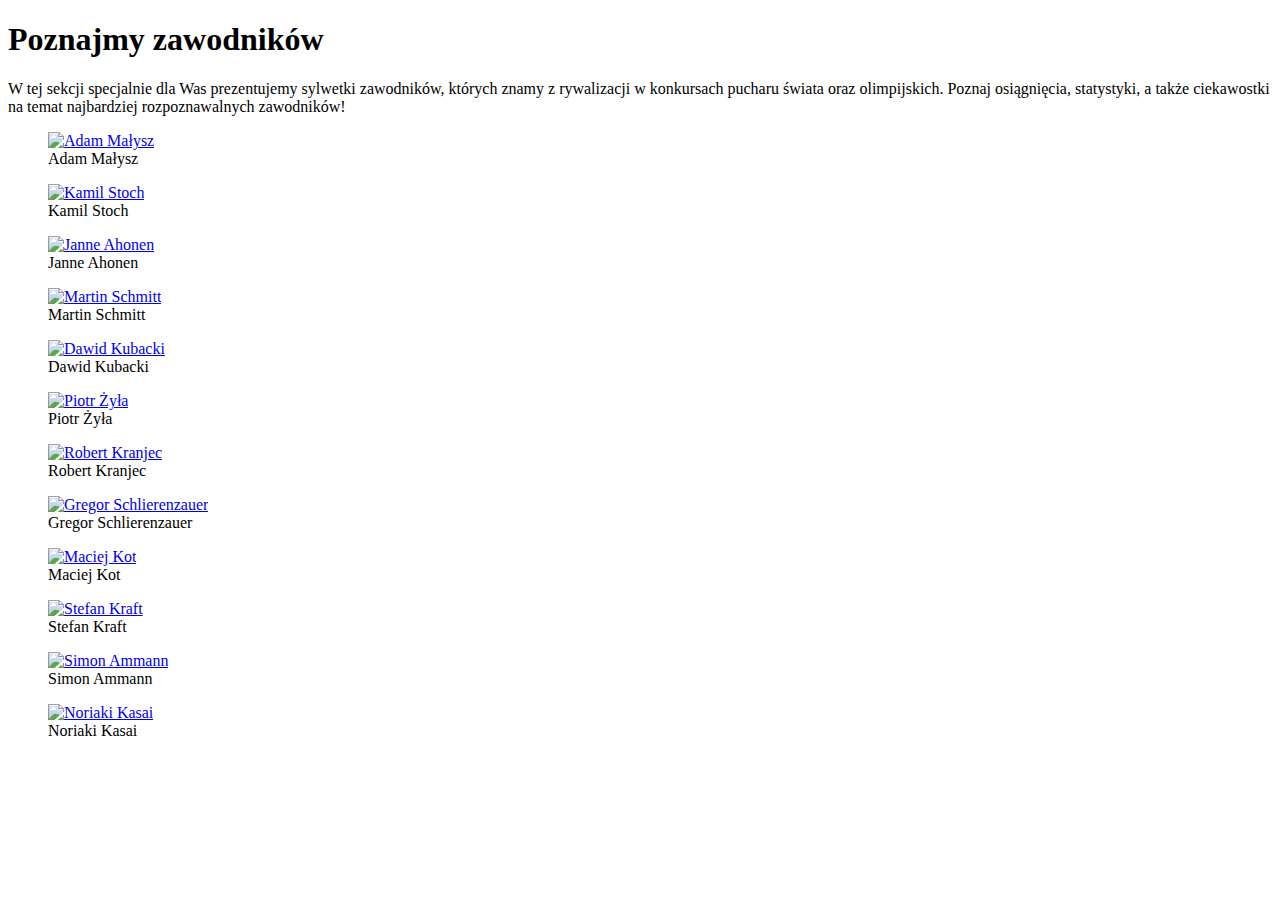
==== index.html @ 4dfbb67b "initial commit" ====
<!DOCTYPE html>
<html lang="pl">
<head>

	<meta charset="utf-8">

	<title>Skoki narciarskie</title>
	<meta name="description" content="Blog o skokach narciarskich">
	<meta name="keywords" content="skoki narciarskie, skoczkowie, wyniki">
	<meta name="author" content="Jan Kowalski">
	<meta http-equiv="X-Ua-Compatible" content="IE=edge">

	<link rel="stylesheet" href="css/bootstrap.min.css">
	<link rel="stylesheet" href="main.css">
	<link href="https://fonts.googleapis.com/css?family=Open+Sans:400,700&amp;subset=latin-ext" rel="stylesheet">

	<!--[if lt IE 9]>
	<script src="https://cdnjs.cloudflare.com/ajax/libs/html5shiv/3.7.3/html5shiv.min.js"></script>
	<![endif]-->

</head>

<body>

	<main>

		<section>

			<div class="jumpers">

				<header>

					<h1>Poznajmy zawodników</h1>
					<p>W tej sekcji specjalnie dla Was prezentujemy sylwetki zawodników, których znamy z rywalizacji w konkursach pucharu świata oraz olimpijskich. Poznaj osiągnięcia, statystyki, a także ciekawostki na temat najbardziej rozpoznawalnych zawodników!</p>

				</header>

				<div class="jumper">

					<figure>
						<a href="#"><img src="img/malysz.jpg" alt="Adam Małysz"></a>
						<figcaption>Adam Małysz</figcaption>
					</figure>

				</div>

				<div class="jumper">

					<figure>
						<a href="#"><img src="img/stoch.jpg" alt="Kamil Stoch"></a>
						<figcaption>Kamil Stoch</figcaption>
					</figure>

				</div>

				<div class="jumper">

					<figure>
						<a href="#"><img src="img/ahonen.jpg" alt="Janne Ahonen"></a>
						<figcaption>Janne Ahonen</figcaption>
					</figure>

				</div>

				<div class="jumper">

					<figure>
						<a href="#"><img src="img/schmitt.jpg" alt="Martin Schmitt"></a>
						<figcaption>Martin Schmitt</figcaption>
					</figure>

				</div>

				<div class="jumper">

					<figure>
						<a href="#"><img src="img/kubacki.jpg" alt="Dawid Kubacki"></a>
						<figcaption>Dawid Kubacki</figcaption>
					</figure>

				</div>

				<div class="jumper">

					<figure>
						<a href="#"><img src="img/zyla.jpg" alt="Piotr Żyła"></a>
						<figcaption>Piotr Żyła</figcaption>
					</figure>

				</div>

				<div class="jumper">

					<figure>
						<a href="#"><img src="img/kranjec.jpg" alt="Robert Kranjec"></a>
						<figcaption>Robert Kranjec</figcaption>
					</figure>

				</div>

				<div class="jumper">

					<figure>
						<a href="#"><img src="img/schlierenzauer.jpg" alt="Gregor Schlierenzauer"></a>
						<figcaption>Gregor Schlierenzauer</figcaption>
					</figure>

				</div>

				<div class="jumper">

					<figure>
						<a href="#"><img src="img/kot.jpg" alt="Maciej Kot"></a>
						<figcaption>Maciej Kot</figcaption>
					</figure>

				</div>

				<div class="jumper">

					<figure>
						<a href="#"><img src="img/kraft.jpg" alt="Stefan Kraft"></a>
						<figcaption>Stefan Kraft</figcaption>
					</figure>

				</div>

				<div class="jumper">

					<figure>
						<a href="#"><img src="img/ammann.jpg" alt="Simon Ammann"></a>
						<figcaption>Simon Ammann</figcaption>
					</figure>

				</div>

				<div class="jumper">

					<figure>
						<a href="#"><img src="img/kasai.jpg" alt="Noriaki Kasai"></a>
						<figcaption>Noriaki Kasai</figcaption>
					</figure>

				</div>

			</div>

		</section>

	</main>

  <script src="js/bootstrap.min.js"></script>
</body>
</html>
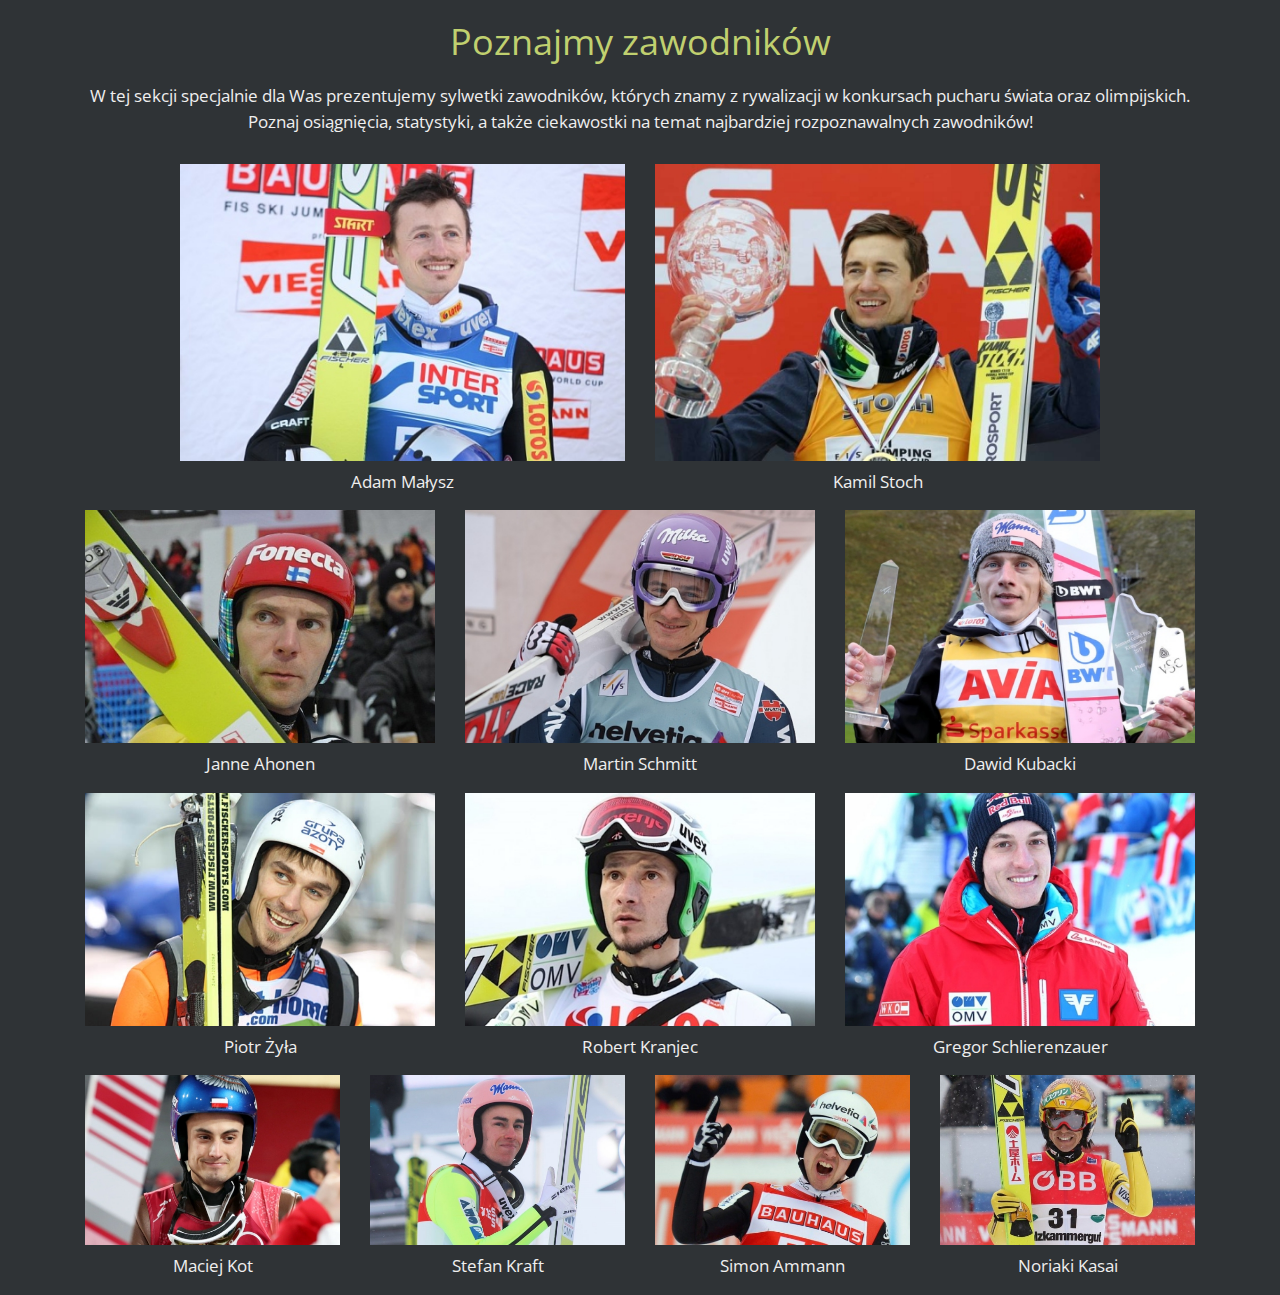
==== commit 86a061bb: "grid done" ====
--- a/index.html
+++ b/index.html
@@ -1,154 +1,189 @@
 <!DOCTYPE html>
 <html lang="pl">
-<head>
+  <head>
+    <meta charset="utf-8" />
+    <meta
+      name="viewport"
+      content="width=device-width, initial-scale=1, shrink-to-fit=no"
+    />
 
-	<meta charset="utf-8">
+    <meta name="description" content="Blog o skokach narciarskich" />
+    <meta name="keywords" content="skoki narciarskie, skoczkowie, wyniki" />
+    <meta name="author" content="Marek Witkowski" />
+    <meta http-equiv="X-Ua-Compatible" content="IE=edge" />
+    <title>Skoki narciarskie</title>
 
-	<title>Skoki narciarskie</title>
-	<meta name="description" content="Blog o skokach narciarskich">
-	<meta name="keywords" content="skoki narciarskie, skoczkowie, wyniki">
-	<meta name="author" content="Jan Kowalski">
-	<meta http-equiv="X-Ua-Compatible" content="IE=edge">
+    <link rel="stylesheet" href="css/bootstrap.min.css" />
+    <link rel="stylesheet" href="main.css" />
+    <link
+      href="https://fonts.googleapis.com/css?family=Open+Sans:400,700&amp;subset=latin-ext"
+      rel="stylesheet"
+    />
+  </head>
 
-	<link rel="stylesheet" href="css/bootstrap.min.css">
-	<link rel="stylesheet" href="main.css">
-	<link href="https://fonts.googleapis.com/css?family=Open+Sans:400,700&amp;subset=latin-ext" rel="stylesheet">
+  <body>
+    <main>
+      <section class="jumpers">
+        <div class="container">
+          <header>
+            <h1>Poznajmy zawodników</h1>
+            <p>
+              W tej sekcji specjalnie dla Was prezentujemy sylwetki zawodników,
+              których znamy z rywalizacji w konkursach pucharu świata oraz
+              olimpijskich. Poznaj osiągnięcia, statystyki, a także ciekawostki
+              na temat najbardziej rozpoznawalnych zawodników!
+            </p>
+          </header>
 
-	<!--[if lt IE 9]>
-	<script src="https://cdnjs.cloudflare.com/ajax/libs/html5shiv/3.7.3/html5shiv.min.js"></script>
-	<![endif]-->
+          <div class="row">
+            <div class="col-sm-6 col-md-5 offset-md-1">
+              <figure>
+                <a href="#"
+                  ><img
+                    src="img/malysz.jpg"
+                    class="img-fluid"
+                    alt="Adam Małysz"
+                /></a>
+                <figcaption>Adam Małysz</figcaption>
+              </figure>
+            </div>
 
-</head>
+            <div class="col-sm-6 col-md-5">
+              <figure>
+                <a href="#"
+                  ><img src="img/stoch.jpg" class="img-fluid" alt="Kamil Stoch"
+                /></a>
+                <figcaption>Kamil Stoch</figcaption>
+              </figure>
+            </div>
 
-<body>
+            <div class="col-sm-6 col-md-4">
+              <figure>
+                <a href="#"
+                  ><img
+                    src="img/ahonen.jpg"
+                    class="img-fluid"
+                    alt="Janne Ahonen"
+                /></a>
+                <figcaption>Janne Ahonen</figcaption>
+              </figure>
+            </div>
 
-	<main>
+            <div class="col-sm-6 col-md-4">
+              <figure>
+                <a href="#"
+                  ><img
+                    src="img/schmitt.jpg"
+                    class="img-fluid"
+                    alt="Martin Schmitt"
+                /></a>
+                <figcaption>Martin Schmitt</figcaption>
+              </figure>
+            </div>
 
-		<section>
+            <div class="col-sm-6 col-md-4">
+              <figure>
+                <a href="#"
+                  ><img
+                    src="img/kubacki.jpg"
+                    class="img-fluid"
+                    alt="Dawid Kubacki"
+                /></a>
+                <figcaption>Dawid Kubacki</figcaption>
+              </figure>
+            </div>
 
-			<div class="jumpers">
+            <div class="col-sm-6 col-md-4">
+              <figure>
+                <a href="#"
+                  ><img src="img/zyla.jpg" class="img-fluid" alt="Piotr Żyła"
+                /></a>
+                <figcaption>Piotr Żyła</figcaption>
+              </figure>
+            </div>
 
-				<header>
+            <div class="col-sm-6 col-md-4">
+              <figure>
+                <a href="#"
+                  ><img
+                    src="img/kranjec.jpg"
+                    class="img-fluid"
+                    alt="Robert Kranjec"
+                /></a>
+                <figcaption>Robert Kranjec</figcaption>
+              </figure>
+            </div>
 
-					<h1>Poznajmy zawodników</h1>
-					<p>W tej sekcji specjalnie dla Was prezentujemy sylwetki zawodników, których znamy z rywalizacji w konkursach pucharu świata oraz olimpijskich. Poznaj osiągnięcia, statystyki, a także ciekawostki na temat najbardziej rozpoznawalnych zawodników!</p>
+            <div class="col-sm-6 col-md-4">
+              <figure>
+                <a href="#"
+                  ><img
+                    class="img-fluid"
+                    src="img/schlierenzauer.jpg"
+                    alt="Gregor Schlierenzauer"
+                /></a>
+                <figcaption>Gregor Schlierenzauer</figcaption>
+              </figure>
+            </div>
 
-				</header>
+            <div class="col-sm-6 col-md-3">
+              <figure>
+                <a href="#"
+                  ><img src="img/kot.jpg" class="img-fluid" alt="Maciej Kot"
+                /></a>
+                <figcaption>Maciej Kot</figcaption>
+              </figure>
+            </div>
 
-				<div class="jumper">
+            <div class="col-sm-6 col-md-3">
+              <figure>
+                <a href="#"
+                  ><img
+                    src="img/kraft.jpg"
+                    class="img-fluid"
+                    alt="Stefan Kraft"
+                /></a>
+                <figcaption>Stefan Kraft</figcaption>
+              </figure>
+            </div>
 
-					<figure>
-						<a href="#"><img src="img/malysz.jpg" alt="Adam Małysz"></a>
-						<figcaption>Adam Małysz</figcaption>
-					</figure>
+            <div class="col-sm-6 col-md-3">
+              <figure>
+                <a href="#"
+                  ><img
+                    src="img/ammann.jpg"
+                    class="img-fluid"
+                    alt="Simon Ammann"
+                /></a>
+                <figcaption>Simon Ammann</figcaption>
+              </figure>
+            </div>
 
-				</div>
-
-				<div class="jumper">
-
-					<figure>
-						<a href="#"><img src="img/stoch.jpg" alt="Kamil Stoch"></a>
-						<figcaption>Kamil Stoch</figcaption>
-					</figure>
-
-				</div>
-
-				<div class="jumper">
-
-					<figure>
-						<a href="#"><img src="img/ahonen.jpg" alt="Janne Ahonen"></a>
-						<figcaption>Janne Ahonen</figcaption>
-					</figure>
-
-				</div>
-
-				<div class="jumper">
-
-					<figure>
-						<a href="#"><img src="img/schmitt.jpg" alt="Martin Schmitt"></a>
-						<figcaption>Martin Schmitt</figcaption>
-					</figure>
-
-				</div>
-
-				<div class="jumper">
-
-					<figure>
-						<a href="#"><img src="img/kubacki.jpg" alt="Dawid Kubacki"></a>
-						<figcaption>Dawid Kubacki</figcaption>
-					</figure>
-
-				</div>
-
-				<div class="jumper">
-
-					<figure>
-						<a href="#"><img src="img/zyla.jpg" alt="Piotr Żyła"></a>
-						<figcaption>Piotr Żyła</figcaption>
-					</figure>
-
-				</div>
-
-				<div class="jumper">
-
-					<figure>
-						<a href="#"><img src="img/kranjec.jpg" alt="Robert Kranjec"></a>
-						<figcaption>Robert Kranjec</figcaption>
-					</figure>
-
-				</div>
-
-				<div class="jumper">
-
-					<figure>
-						<a href="#"><img src="img/schlierenzauer.jpg" alt="Gregor Schlierenzauer"></a>
-						<figcaption>Gregor Schlierenzauer</figcaption>
-					</figure>
-
-				</div>
-
-				<div class="jumper">
-
-					<figure>
-						<a href="#"><img src="img/kot.jpg" alt="Maciej Kot"></a>
-						<figcaption>Maciej Kot</figcaption>
-					</figure>
-
-				</div>
-
-				<div class="jumper">
-
-					<figure>
-						<a href="#"><img src="img/kraft.jpg" alt="Stefan Kraft"></a>
-						<figcaption>Stefan Kraft</figcaption>
-					</figure>
-
-				</div>
-
-				<div class="jumper">
-
-					<figure>
-						<a href="#"><img src="img/ammann.jpg" alt="Simon Ammann"></a>
-						<figcaption>Simon Ammann</figcaption>
-					</figure>
-
-				</div>
-
-				<div class="jumper">
-
-					<figure>
-						<a href="#"><img src="img/kasai.jpg" alt="Noriaki Kasai"></a>
-						<figcaption>Noriaki Kasai</figcaption>
-					</figure>
-
-				</div>
-
-			</div>
-
-		</section>
-
-	</main>
-
-  <script src="js/bootstrap.min.js"></script>
-</body>
-</html>+            <div class="col-sm-6 col-md-3">
+              <figure>
+                <a href="#"
+                  ><img
+                    src="img/kasai.jpg"
+                    class="img-fluid"
+                    alt="Noriaki Kasai"
+                /></a>
+                <figcaption>Noriaki Kasai</figcaption>
+              </figure>
+            </div>
+          </div>
+        </div>
+      </section>
+    </main>
+    <script
+      src="https://code.jquery.com/jquery-3.5.1.slim.min.js"
+      integrity="sha384-DfXdz2htPH0lsSSs5nCTpuj/zy4C+OGpamoFVy38MVBnE+IbbVYUew+OrCXaRkfj"
+      crossorigin="anonymous"
+    ></script>
+    <script
+      src="https://cdn.jsdelivr.net/npm/popper.js@1.16.0/dist/umd/popper.min.js"
+      integrity="sha384-Q6E9RHvbIyZFJoft+2mJbHaEWldlvI9IOYy5n3zV9zzTtmI3UksdQRVvoxMfooAo"
+      crossorigin="anonymous"
+    ></script>
+    <script src="js/bootstrap.min.js"></script>
+  </body>
+</html>
--- a/main.css
+++ b/main.css
@@ -0,0 +1,31 @@
+body {
+  background-color: #2f3336;
+  color: #efefef;
+  font-family: "Open Sans", sans-serif;
+  font-size: 17px;
+}
+
+h1 {
+  font-size: 36px;
+  font-weight: 400;
+  color: #c0d06f;
+  margin: 20px;
+}
+
+.jumpers {
+  text-align: center;
+}
+
+/* bootstrap = img-fluid
+.jumpers img {
+  width: 100%;
+  height: auto;
+} */
+
+.jumpers p {
+  margin-bottom: 30px;
+}
+
+.jumpers figcaption {
+  margin-top: 8px;
+}
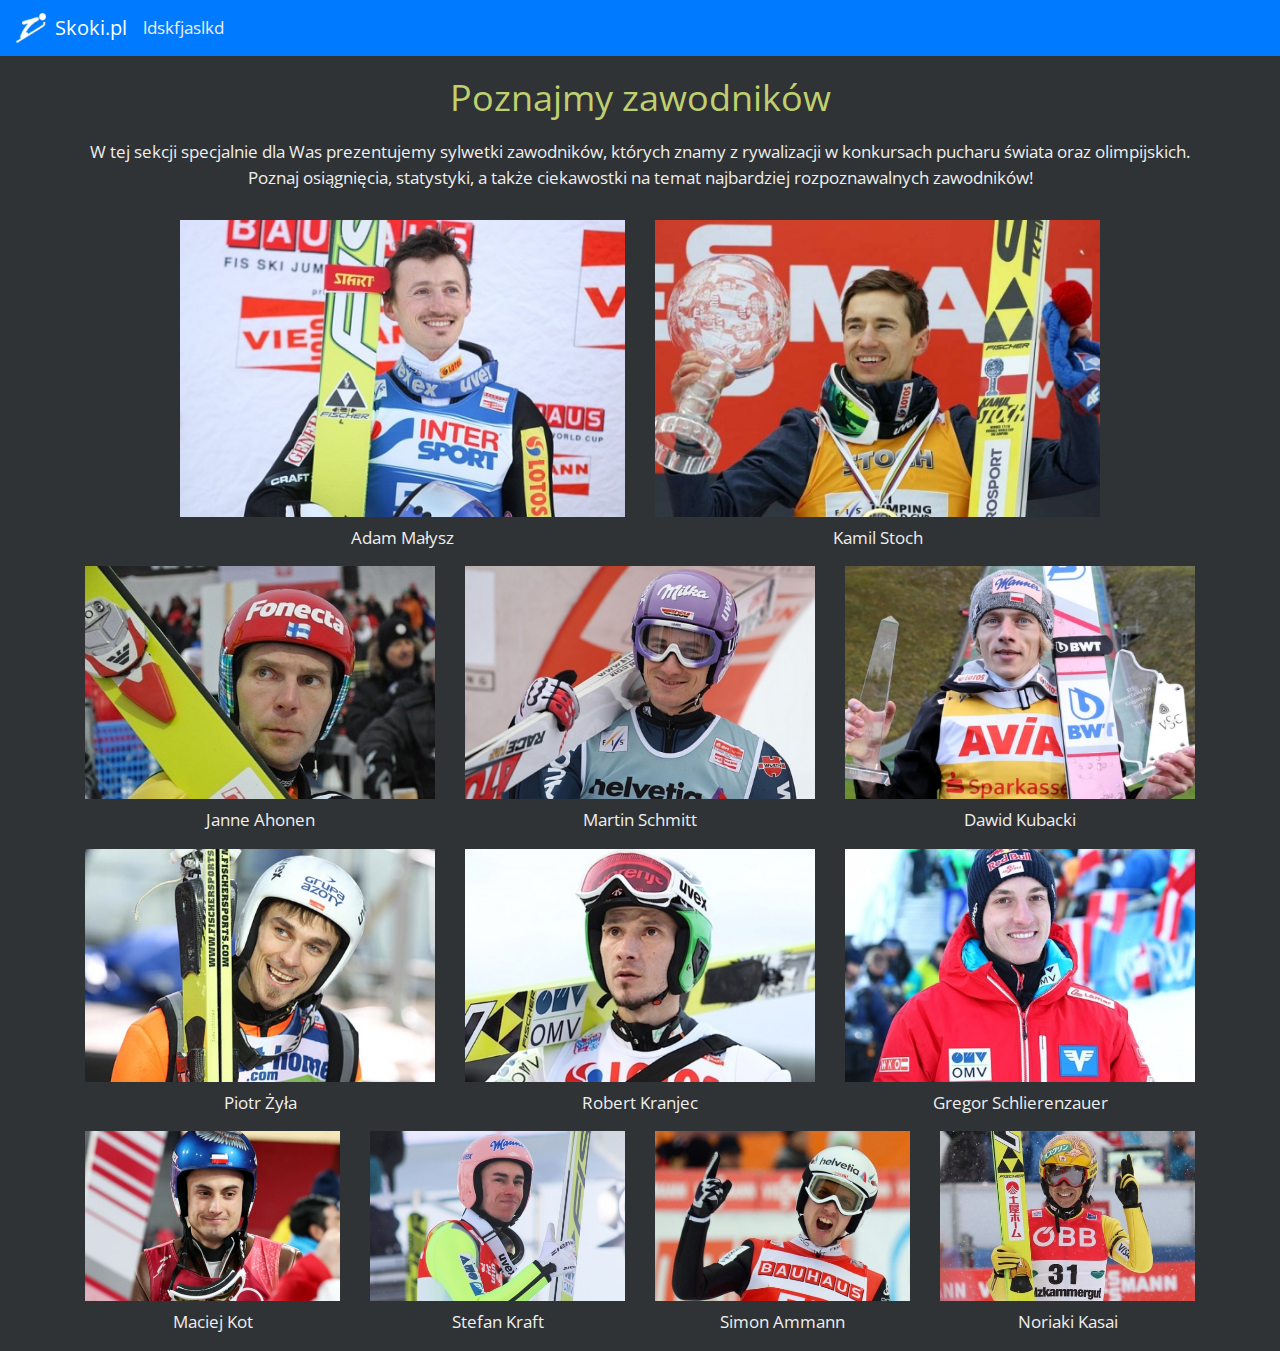
==== commit 3dd80484: "toggler done" ====
--- a/index.html
+++ b/index.html
@@ -22,6 +22,37 @@
   </head>
 
   <body>
+    <header>
+      <nav class="navbar navbar-expand-md navbar-dark bg-primary">
+        <a href="#" class="navbar-brand">
+          <img
+            src="./img/logo.png"
+            width="30"
+            height="30"
+            alt=""
+            class="d-inline-block mr-1 align-bottom"
+            loading="lazy"
+          />
+          Skoki.pl</a
+        >
+
+        <button
+          class="navbar-toggler"
+          type="button"
+          data-toggle="collapse"
+          data-target="#main-menu"
+          aria-controls="main-manu"
+          aria-expanded="false"
+          aria-label="nav-toggler"
+        >
+          <span class="navbar-toggler-icon"></span>
+        </button>
+
+        <div class="collapse navbar-collapse" id="main-menu">
+          ldskfjaslkd
+        </div>
+      </nav>
+    </header>
     <main>
       <section class="jumpers">
         <div class="container">
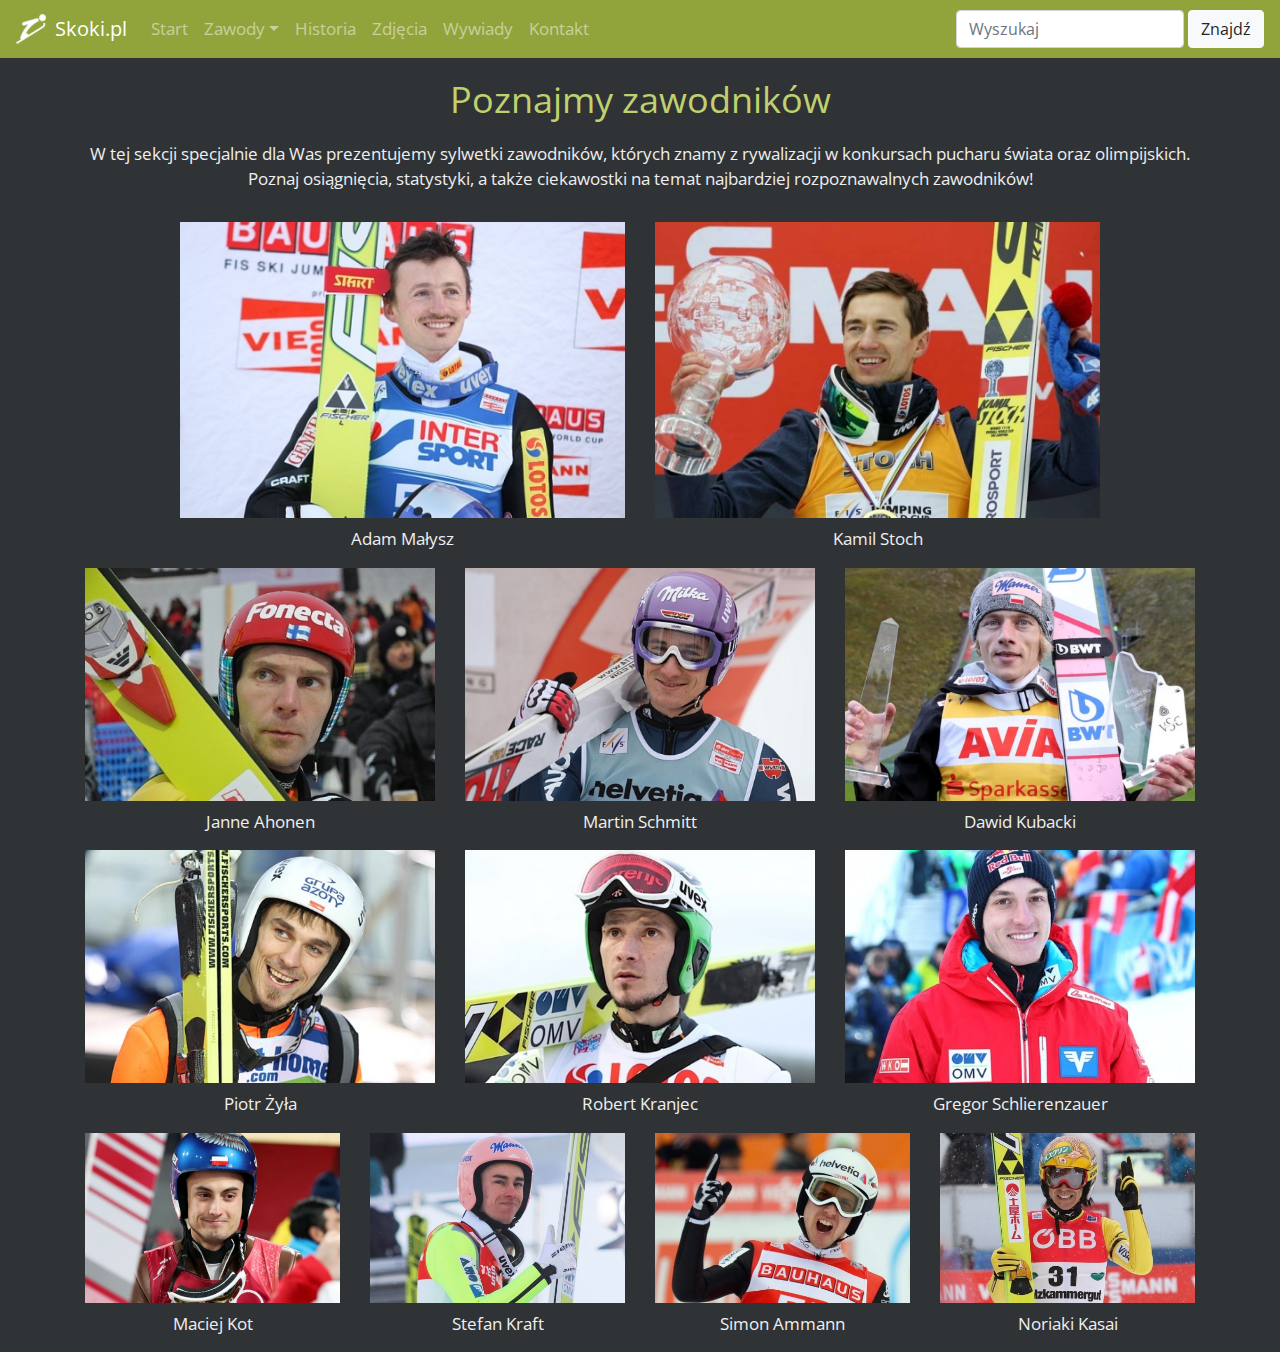
==== commit 212c23b8: "navbar done" ====
--- a/index.html
+++ b/index.html
@@ -23,7 +23,7 @@
 
   <body>
     <header>
-      <nav class="navbar navbar-expand-md navbar-dark bg-primary">
+      <nav class="navbar navbar-expand-lg navbar-dark bg-jumpers">
         <a href="#" class="navbar-brand">
           <img
             src="./img/logo.png"
@@ -49,7 +49,52 @@
         </button>
 
         <div class="collapse navbar-collapse" id="main-menu">
-          ldskfjaslkd
+          <ul class="navbar-nav mr-auto">
+            <li class="nav-item">
+              <a href="#" class="nav-link">Start</a>
+            </li>
+            <li class="nav-item dropdown">
+              <a
+                href="#"
+                class="nav-link dropdown-toggle"
+                data-toggle="dropdown"
+                role="button"
+                aria-expanded="false"
+                aria-haspopup="true"
+                id="submenu"
+                >Zawody</a
+              >
+              <div class="dropdown-menu" aria-labelledby="submenu">
+                <a href="#" class="dropdown-item">Terminarz zawodów</a>
+                <a href="#" class="dropdown-item">Ranking Pucharu Świata</a>
+                <div class="dropdown-divider"></div>
+                <a href="#" class="dropdown-item">Sylwetki zawodników</a>
+                <a href="#" class="dropdown-item">Skocznie</a>
+              </div>
+            </li>
+            <li class="nav-item">
+              <a href="#" class="nav-link">Historia</a>
+            </li>
+            <li class="nav-item">
+              <a href="#" class="nav-link">Zdjęcia</a>
+            </li>
+            <li class="nav-item">
+              <a href="#" class="nav-link">Wywiady</a>
+            </li>
+            <li class="nav-item">
+              <a href="#" class="nav-link">Kontakt</a>
+            </li>
+          </ul>
+
+          <form action="" class="form-inline">
+            <input
+              type="search"
+              class="form-control mr-1"
+              placeholder="Wyszukaj"
+              aria-label="Wyszukaj"
+            />
+            <button class="btn btn-light" type="submit">Znajdź</button>
+          </form>
         </div>
       </nav>
     </header>
--- a/main.css
+++ b/main.css
@@ -29,3 +29,11 @@
 .jumpers figcaption {
   margin-top: 8px;
 }
+
+.navbar {
+  min-height: 57px;
+}
+
+.bg-jumpers {
+  background-color: #91a33b;
+}
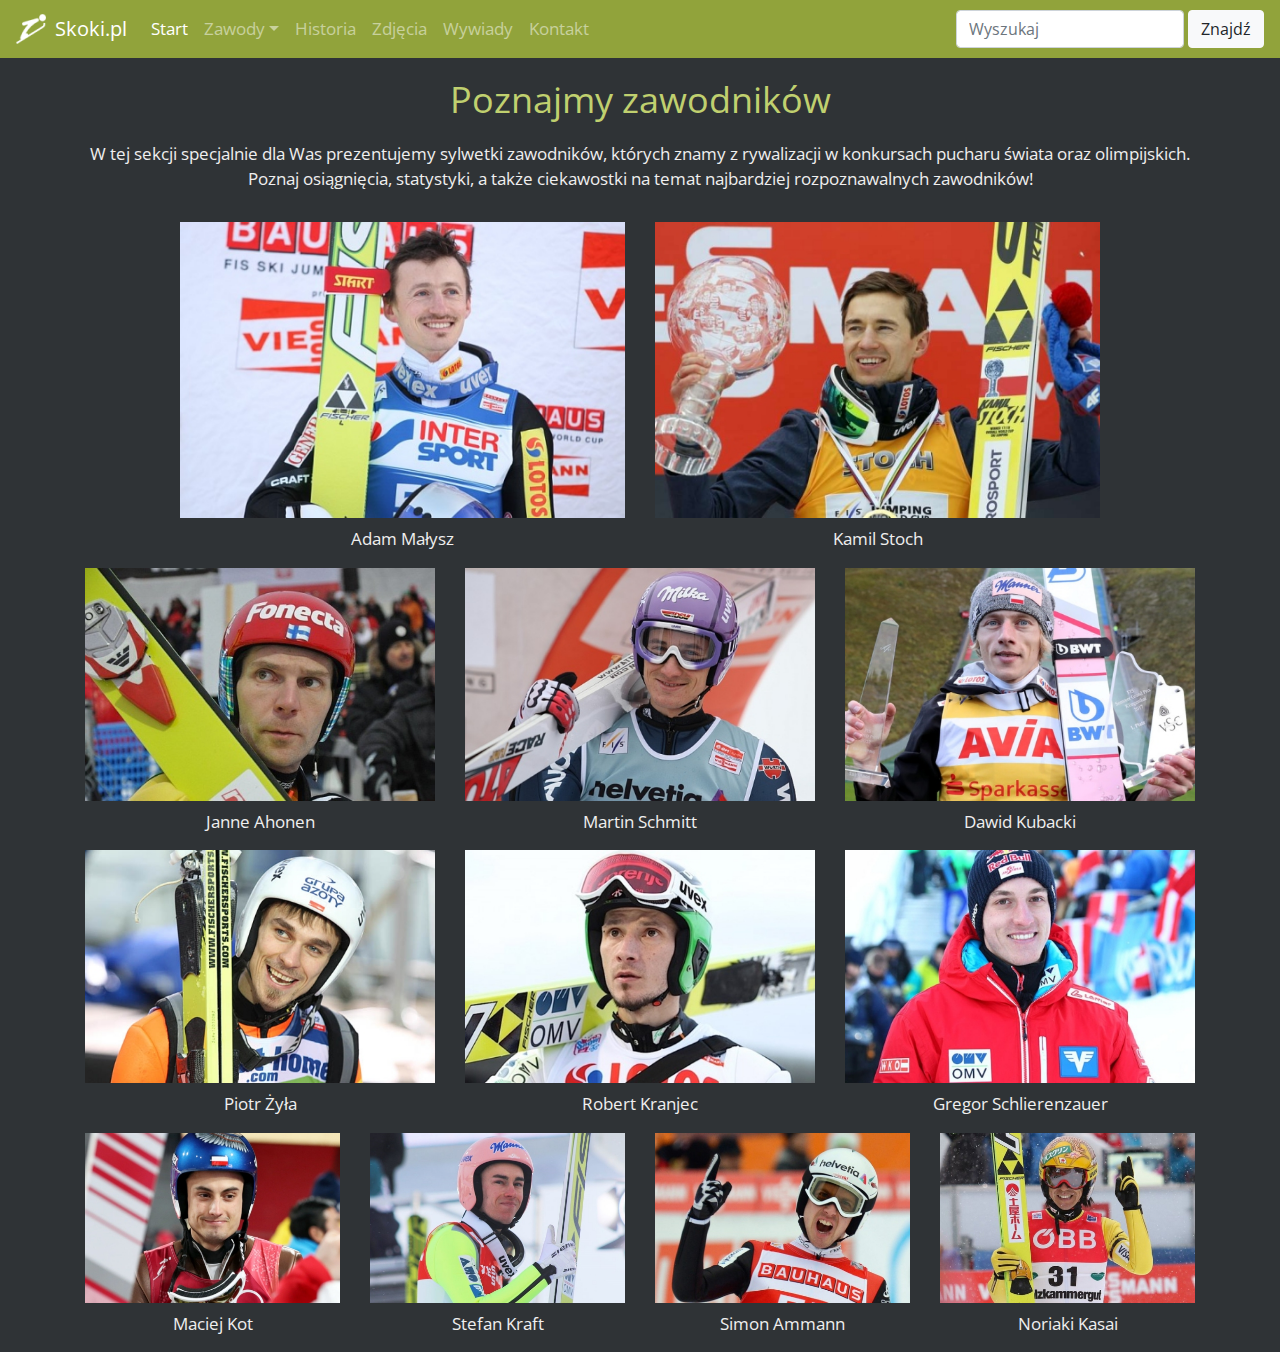
==== commit 787606b2: "add Kamil Stoch description" ====
--- a/index.html
+++ b/index.html
@@ -50,7 +50,7 @@
 
         <div class="collapse navbar-collapse" id="main-menu">
           <ul class="navbar-nav mr-auto">
-            <li class="nav-item">
+            <li class="nav-item active">
               <a href="#" class="nav-link">Start</a>
             </li>
             <li class="nav-item dropdown">
--- a/main.css
+++ b/main.css
@@ -37,3 +37,17 @@
 .bg-jumpers {
   background-color: #91a33b;
 }
+
+.jumper-description {
+  text-align: justify;
+  font-size: 16px;
+  padding: 30px;
+}
+
+@media (max-width: 575px) {
+  .jumper-description {
+    margin: 40px 20px;
+    text-align: left;
+    font-size: 15px;
+  }
+}
